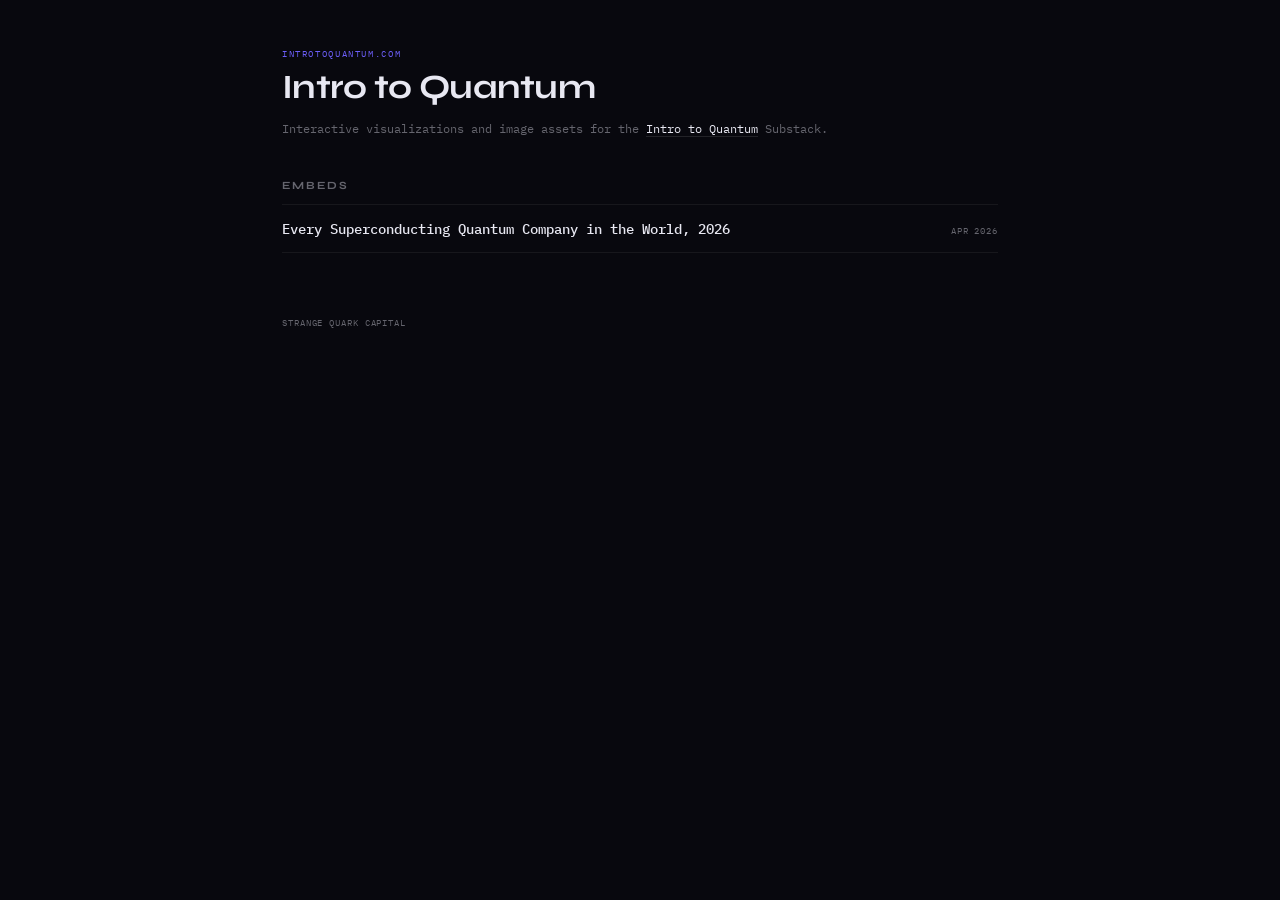
==== index.html @ 0cc97495 "Initial scaffold for introtoquantum.com Landing page, quantum landscape embed, and images directory." ====
<!DOCTYPE html>
<html lang="en">
<head>
<meta charset="UTF-8">
<meta name="viewport" content="width=device-width, initial-scale=1.0">
<title>Intro to Quantum</title>
<meta name="description" content="Visualizations, images, and embeds for the Intro to Quantum Substack.">
<link rel="preconnect" href="https://fonts.googleapis.com">
<link href="https://fonts.googleapis.com/css2?family=IBM+Plex+Mono:wght@300;400;500&family=Syne:wght@700&display=swap" rel="stylesheet">
<style>
*{box-sizing:border-box;margin:0;padding:0}
:root{--bg:#08080e;--s1:#0f0f17;--b0:rgba(255,255,255,.06);--b1:rgba(255,255,255,.11);--tx:#e8e8f2;--mu:rgba(232,232,242,.42);--ac:#6d5ffa;}
body{background:var(--bg);font-family:"IBM Plex Mono",monospace;color:var(--tx);min-height:100vh;}
.wrap{max-width:780px;margin:0 auto;padding:3rem 2rem;}
.brand{font-size:9px;letter-spacing:.18em;color:var(--ac);text-transform:uppercase;margin-bottom:8px;}
h1{font-family:"Syne",sans-serif;font-size:clamp(22px,4vw,34px);font-weight:700;letter-spacing:-.02em;margin-bottom:12px;}
.sub{font-size:12px;color:var(--mu);line-height:1.7;max-width:560px;margin-bottom:2.5rem;}
.sub a{color:var(--tx);border-bottom:1px solid var(--b1);text-decoration:none;}
.sub a:hover{color:var(--ac);border-color:var(--ac);}
h2{font-family:"Syne",sans-serif;font-size:11px;letter-spacing:.18em;text-transform:uppercase;color:var(--mu);margin:2rem 0 .75rem;font-weight:700;}
ul{list-style:none;}
li{border-top:1px solid var(--b0);padding:.9rem 0;}
li:last-child{border-bottom:1px solid var(--b0);}
li a{display:flex;justify-content:space-between;align-items:baseline;gap:1rem;color:var(--tx);text-decoration:none;}
li a:hover .t{color:var(--ac);}
.t{font-size:14px;font-weight:500;transition:color .12s;}
.d{font-size:9px;letter-spacing:.1em;color:var(--mu);text-transform:uppercase;white-space:nowrap;}
footer{margin-top:4rem;font-size:9px;color:var(--mu);letter-spacing:.1em;text-transform:uppercase;}
</style>
</head>
<body>
<div class="wrap">
<div class="brand">introtoquantum.com</div>
<h1>Intro to Quantum</h1>
<p class="sub">Interactive visualizations and image assets for the <a href="https://introtoquantum.substack.com" target="_blank" rel="noopener">Intro to Quantum</a> Substack.</p>

<h2>Embeds</h2>
<ul>
  <li><a href="embeds/quantum-landscape.html"><span class="t">Every Superconducting Quantum Company in the World, 2026</span><span class="d">Apr 2026</span></a></li>
</ul>

<footer>Strange Quark Capital</footer>
</div>
</body>
</html>
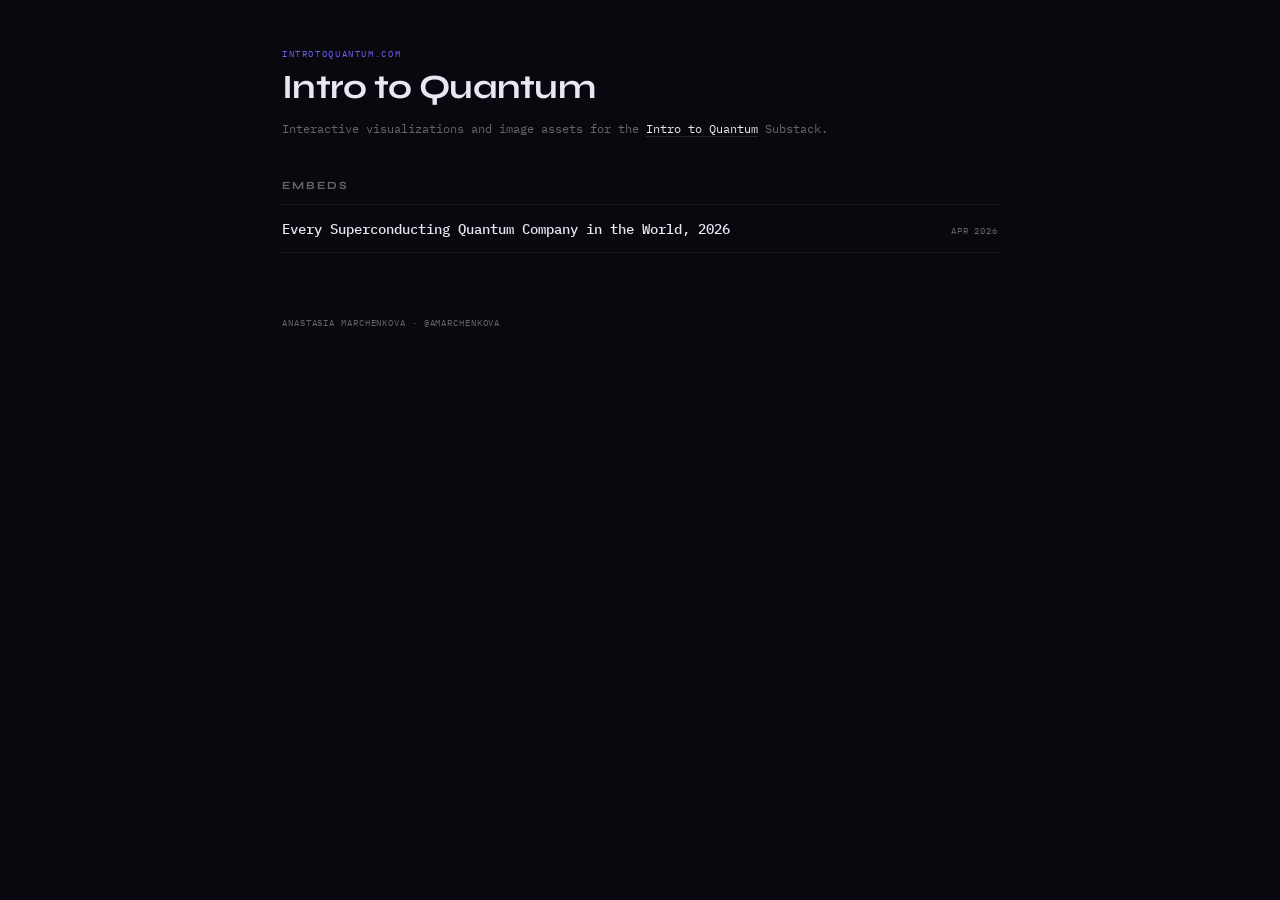
==== commit b6398ff4: "Remove CNAME — switching from GitHub Pages to Vercel Co-Authored-By: Claude Opus 4.7 (1M context) <n" ====
--- a/index.html
+++ b/index.html
@@ -39,7 +39,7 @@
   <li><a href="embeds/quantum-landscape.html"><span class="t">Every Superconducting Quantum Company in the World, 2026</span><span class="d">Apr 2026</span></a></li>
 </ul>
 
-<footer>Strange Quark Capital</footer>
+<footer>Anastasia Marchenkova &middot; @amarchenkova</footer>
 </div>
 </body>
 </html>
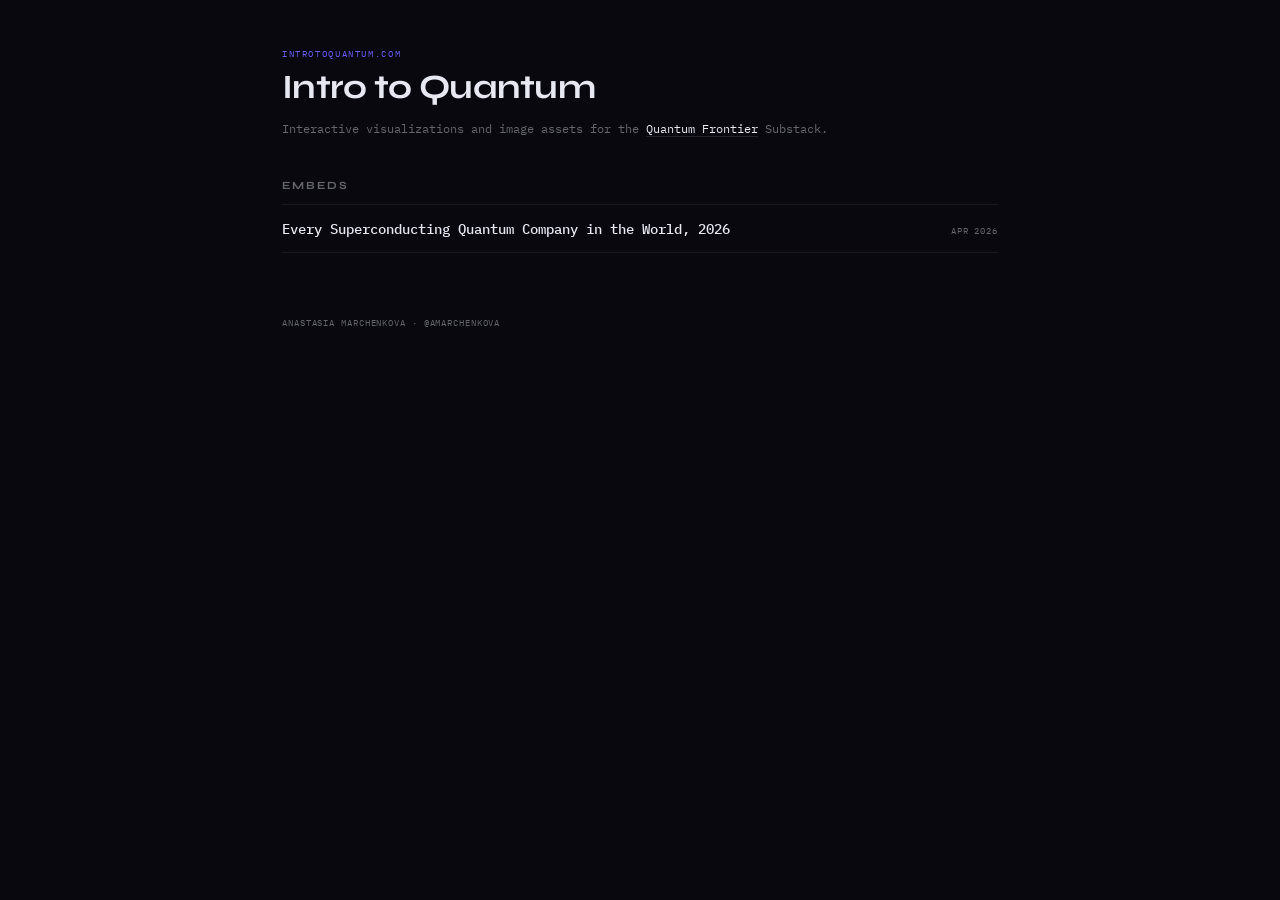
==== commit e400bd89: "Fix Substack reference: Quantum Frontier, not Intro to Quantum Co-Authored-By: Claude Opus 4.7 (1M c" ====
--- a/index.html
+++ b/index.html
@@ -32,7 +32,7 @@
 <div class="wrap">
 <div class="brand">introtoquantum.com</div>
 <h1>Intro to Quantum</h1>
-<p class="sub">Interactive visualizations and image assets for the <a href="https://introtoquantum.substack.com" target="_blank" rel="noopener">Intro to Quantum</a> Substack.</p>
+<p class="sub">Interactive visualizations and image assets for the <a href="https://quantumfrontier.substack.com/" target="_blank" rel="noopener">Quantum Frontier</a> Substack.</p>
 
 <h2>Embeds</h2>
 <ul>
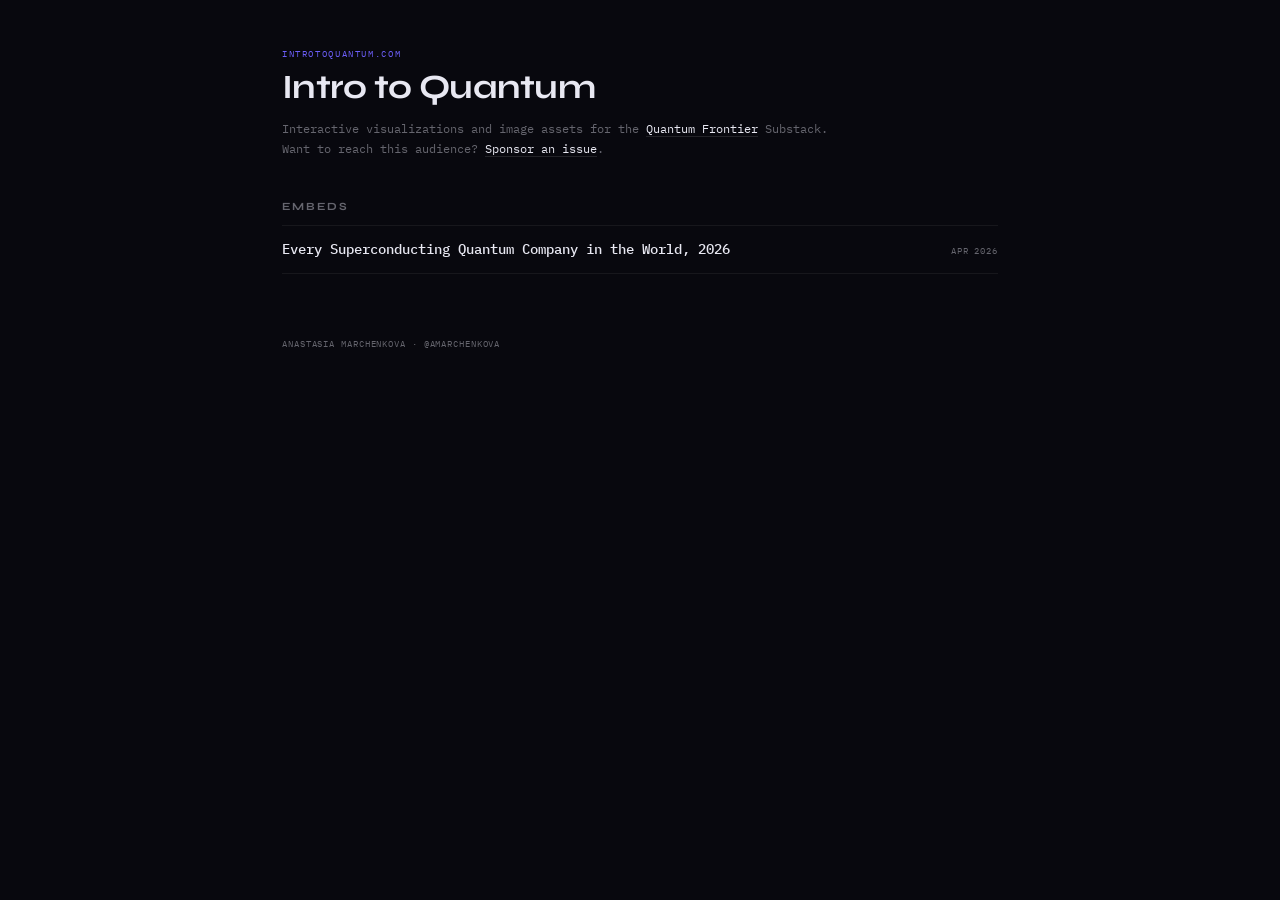
==== commit 47d0ada4: "Add sponsorship storefront at /sponsor Two products off the rate card (primary slot $1,500, four-iss" ====
--- a/index.html
+++ b/index.html
@@ -32,7 +32,7 @@
 <div class="wrap">
 <div class="brand">introtoquantum.com</div>
 <h1>Intro to Quantum</h1>
-<p class="sub">Interactive visualizations and image assets for the <a href="https://quantumfrontier.substack.com/" target="_blank" rel="noopener">Quantum Frontier</a> Substack.</p>
+<p class="sub">Interactive visualizations and image assets for the <a href="https://quantumfrontier.substack.com/" target="_blank" rel="noopener">Quantum Frontier</a> Substack. Want to reach this audience? <a href="sponsor.html">Sponsor an issue</a>.</p>
 
 <h2>Embeds</h2>
 <ul>
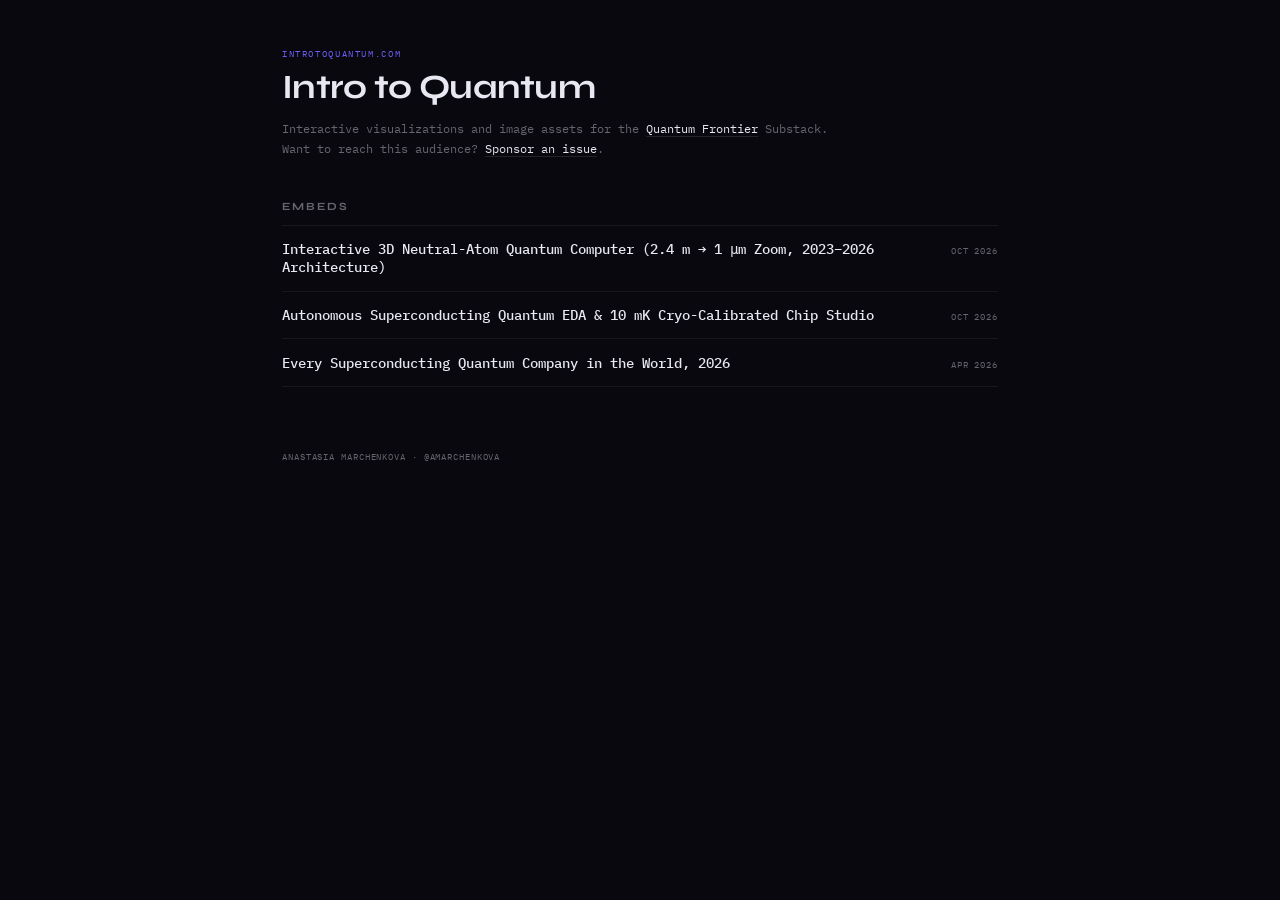
==== commit 5e57aaf5: "Add 3D Neutral-Atom Quantum Computer and Autonomous Quantum EDA Studio embeds" ====
--- a/index.html
+++ b/index.html
@@ -32,10 +32,12 @@
 <div class="wrap">
 <div class="brand">introtoquantum.com</div>
 <h1>Intro to Quantum</h1>
-<p class="sub">Interactive visualizations and image assets for the <a href="https://quantumfrontier.substack.com/" target="_blank" rel="noopener">Quantum Frontier</a> Substack. Want to reach this audience? <a href="sponsor.html">Sponsor an issue</a>.</p>
+<p class="sub">Interactive visualizations and image assets for the <a href="https://quantumfrontier.substack.com/" target="_blank" rel="noopener">Quantum Frontier</a> Substack. Want to reach this audience? <a href="https://amarchenkova.com/sponsor">Sponsor an issue</a>.</p>
 
 <h2>Embeds</h2>
 <ul>
+  <li><a href="embeds/neutral-atom-quantum-computer/index.html"><span class="t">Interactive 3D Neutral-Atom Quantum Computer (2.4 m &rarr; 1 &mu;m Zoom, 2023&ndash;2026 Architecture)</span><span class="d">Oct 2026</span></a></li>
+  <li><a href="embeds/quantum-eda-studio.html"><span class="t">Autonomous Superconducting Quantum EDA &amp; 10 mK Cryo-Calibrated Chip Studio</span><span class="d">Oct 2026</span></a></li>
   <li><a href="embeds/quantum-landscape.html"><span class="t">Every Superconducting Quantum Company in the World, 2026</span><span class="d">Apr 2026</span></a></li>
 </ul>
 
